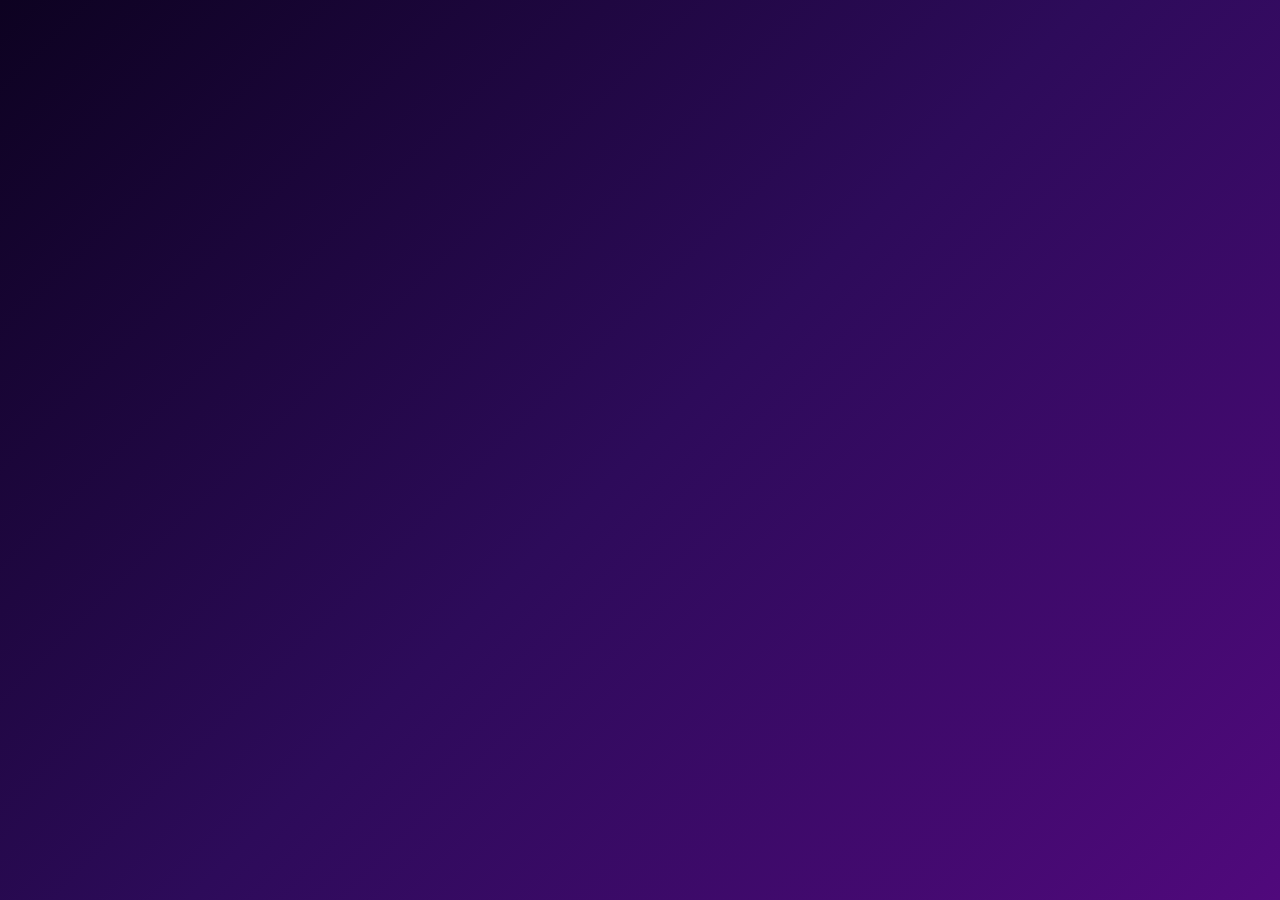
==== background.html @ d6a5e43d "Update background.html" ====
<!DOCTYPE html>
<html>
<head>
  <meta charset="UTF-8">
  <title>BACKGROUND | CYBERPUNK 2037</title>
  <link rel="stylesheet" href="style.css">
  <link href="https://fonts.googleapis.com/css2?family=Rajdhani:wght@400;500;600;700&display=swap" rel="stylesheet">
</head>
<body>

<audio id="bgm" loop preload="auto">
  <source src="music2.mp3" type="audio/mpeg">


<div class="container">
  <h1 class="glitch" data-text="BACKGROUND">BACKGROUND</h1>
  <h2 class="subglitch">世界观</h2>
  <a href="index.html" class="btn">BACK TO HOME</a>
</div>

<script>
document.addEventListener("click", function() {
  let audio = document.getElementById("bgm");
  if (audio.paused) {
    audio.play();
  }
});
</script>
</body>
</html>
---- style.css ----
* {
  margin: 0;
  padding: 0;
  box-sizing: border-box;
  font-family: 'Rajdhani', sans-serif;
}

body {
  background: linear-gradient(135deg, #0d0221, #2d0b5a, #50097c);
  min-height: 100vh;
  display: flex;
  align-items: center;
  justify-content: center;
  color: #fff;
  overflow-x: hidden;
}

.container {
  text-align: center;
  padding: 2rem;
  max-width: 900px;
  width: 100%;
}

.glitch {
  font-size: 5rem;
  font-weight: bold;
  text-transform: uppercase;
  position: relative;
  color: #fff;
  letter-spacing: 10px;
  margin-bottom: 20px;
}

.glitch::before,
.glitch::after {
  content: attr(data-text);
  position: absolute;
  top: 0;
  left: 0;
  width: 100%;
  height: 100%;
}

.glitch::before {
  left: 2px;
  text-shadow: -2px 0 #ff00ff;
  animation: glitch-1 2s infinite linear alternate-reverse;
}

.glitch::after {
  left: -2px;
  text-shadow: -2px 0 #00ffff;
  animation: glitch-2 3s infinite linear alternate-reverse;
}

@keyframes glitch-1 {
  0% { clip: rect(42px, 9999px, 44px, 0); }
  20% { clip: rect(12px, 9999px, 59px, 0); }
  100% { clip: rect(45px, 9999px, 98px, 0); }
}

@keyframes glitch-2 {
  0% { clip: rect(65px, 9999px, 100px, 0); }
  20% { clip: rect(52px, 9999px, 74px, 0); }
  100% { clip: rect(89px, 9999px, 85px, 0); }
}

.subglitch {
  font-size: 1.5rem;
  color: #f7ba00;
  text-shadow: 0 0 5px #f7ba00, 0 0 20px #f7ba00;
  margin-bottom: 40px;
}

.nav {
  display: flex;
  flex-wrap: wrap;
  gap: 15px;
  justify-content: center;
  margin-top: 30px;
}

.btn {
  padding: 12px 30px;
  border: 2px solid #00ffff;
  background: transparent;
  color: #00ffff;
  font-size: 1rem;
  text-transform: uppercase;
  text-decoration: none;
  letter-spacing: 2px;
  transition: 0.3s;
  box-shadow: 0 0 10px #00ffff;
}

.btn:hover {
  background: #00ffff;
  color: #000;
  box-shadow: 0 0 20px #00ffff, 0 0 40px #00ffff;
}

.footer {
  margin-top: 60px;
  color: #888;
  font-size: 0.8rem;
}

@media (max-width: 768px) {
  .glitch {
    font-size: 2.5rem;
    letter-spacing: 5px;
  }
  .btn {
    padding: 10px 20px;
    font-size: 0.9rem;
  }
}
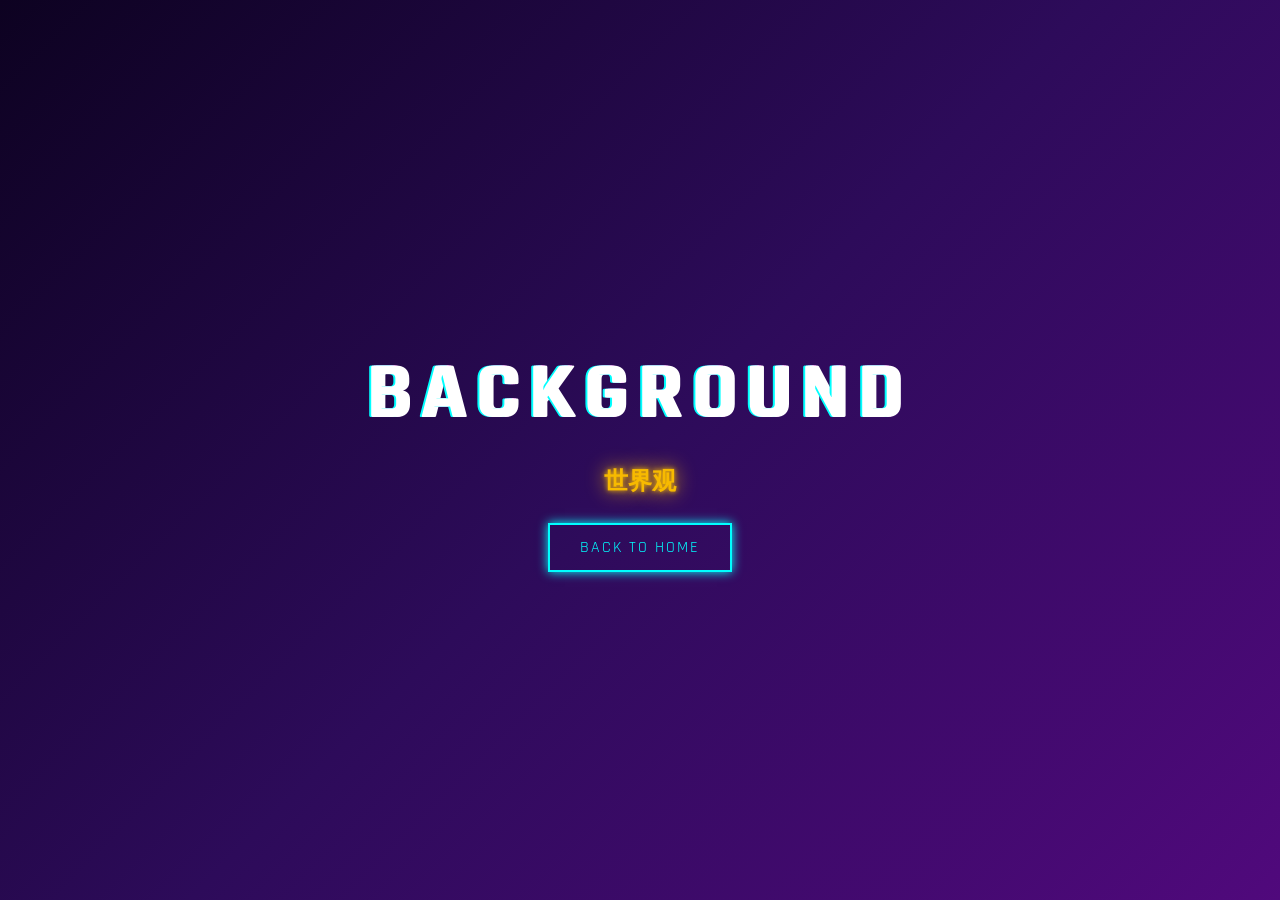
==== commit 637ab55d: "Update background.html" ====
--- a/background.html
+++ b/background.html
@@ -1,7 +1,8 @@
 <!DOCTYPE html>
-<html>
+<html lang="zh-CN">
 <head>
   <meta charset="UTF-8">
+  <meta name="viewport" content="width=device-width, initial-scale=1.0">
   <title>BACKGROUND | CYBERPUNK 2037</title>
   <link rel="stylesheet" href="style.css">
   <link href="https://fonts.googleapis.com/css2?family=Rajdhani:wght@400;500;600;700&display=swap" rel="stylesheet">
@@ -10,7 +11,7 @@
 
 <audio id="bgm" loop preload="auto">
   <source src="music2.mp3" type="audio/mpeg">
-
+</audio>
 
 <div class="container">
   <h1 class="glitch" data-text="BACKGROUND">BACKGROUND</h1>
@@ -26,5 +27,6 @@
   }
 });
 </script>
+
 </body>
 </html>
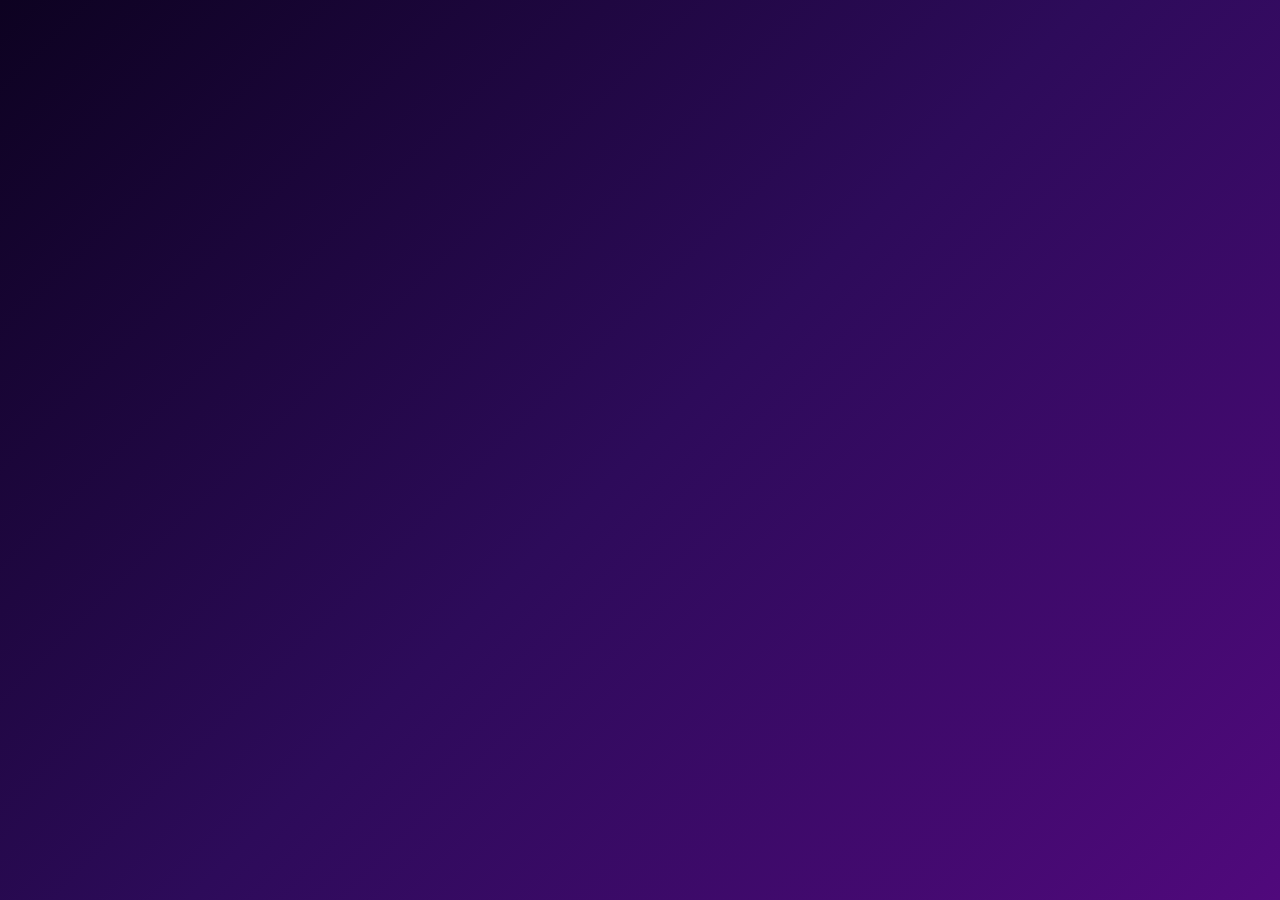
==== commit 5578e396: "Update background.html" ====
--- a/background.html
+++ b/background.html
@@ -8,10 +8,9 @@
   <link href="https://fonts.googleapis.com/css2?family=Rajdhani:wght@400;500;600;700&display=swap" rel="stylesheet">
 </head>
 <body>
-
 <audio id="bgm" loop preload="auto">
   <source src="music2.mp3" type="audio/mpeg">
-</audio>
+
 
 <div class="container">
   <h1 class="glitch" data-text="BACKGROUND">BACKGROUND</h1>
@@ -27,6 +26,5 @@
   }
 });
 </script>
-
 </body>
 </html>
--- a/style.css
+++ b/style.css
@@ -12,23 +12,22 @@
   align-items: center;
   justify-content: center;
   color: #fff;
-  overflow-x: hidden;
 }
 
 .container {
   text-align: center;
   padding: 2rem;
+  width: 100%;
   max-width: 900px;
-  width: 100%;
 }
 
 .glitch {
-  font-size: 5rem;
+  font-size: 4rem;
   font-weight: bold;
   text-transform: uppercase;
   position: relative;
   color: #fff;
-  letter-spacing: 10px;
+  letter-spacing: 8px;
   margin-bottom: 20px;
 }
 
@@ -45,74 +44,31 @@
 .glitch::before {
   left: 2px;
   text-shadow: -2px 0 #ff00ff;
-  animation: glitch-1 2s infinite linear alternate-reverse;
 }
 
 .glitch::after {
   left: -2px;
   text-shadow: -2px 0 #00ffff;
-  animation: glitch-2 3s infinite linear alternate-reverse;
-}
-
-@keyframes glitch-1 {
-  0% { clip: rect(42px, 9999px, 44px, 0); }
-  20% { clip: rect(12px, 9999px, 59px, 0); }
-  100% { clip: rect(45px, 9999px, 98px, 0); }
-}
-
-@keyframes glitch-2 {
-  0% { clip: rect(65px, 9999px, 100px, 0); }
-  20% { clip: rect(52px, 9999px, 74px, 0); }
-  100% { clip: rect(89px, 9999px, 85px, 0); }
 }
 
 .subglitch {
-  font-size: 1.5rem;
+  font-size: 1.4rem;
   color: #f7ba00;
-  text-shadow: 0 0 5px #f7ba00, 0 0 20px #f7ba00;
   margin-bottom: 40px;
 }
 
-.nav {
-  display: flex;
-  flex-wrap: wrap;
-  gap: 15px;
-  justify-content: center;
-  margin-top: 30px;
-}
-
 .btn {
+  display: inline-block;
   padding: 12px 30px;
   border: 2px solid #00ffff;
   background: transparent;
   color: #00ffff;
   font-size: 1rem;
-  text-transform: uppercase;
   text-decoration: none;
-  letter-spacing: 2px;
   transition: 0.3s;
-  box-shadow: 0 0 10px #00ffff;
 }
 
 .btn:hover {
   background: #00ffff;
   color: #000;
-  box-shadow: 0 0 20px #00ffff, 0 0 40px #00ffff;
 }
-
-.footer {
-  margin-top: 60px;
-  color: #888;
-  font-size: 0.8rem;
-}
-
-@media (max-width: 768px) {
-  .glitch {
-    font-size: 2.5rem;
-    letter-spacing: 5px;
-  }
-  .btn {
-    padding: 10px 20px;
-    font-size: 0.9rem;
-  }
-}
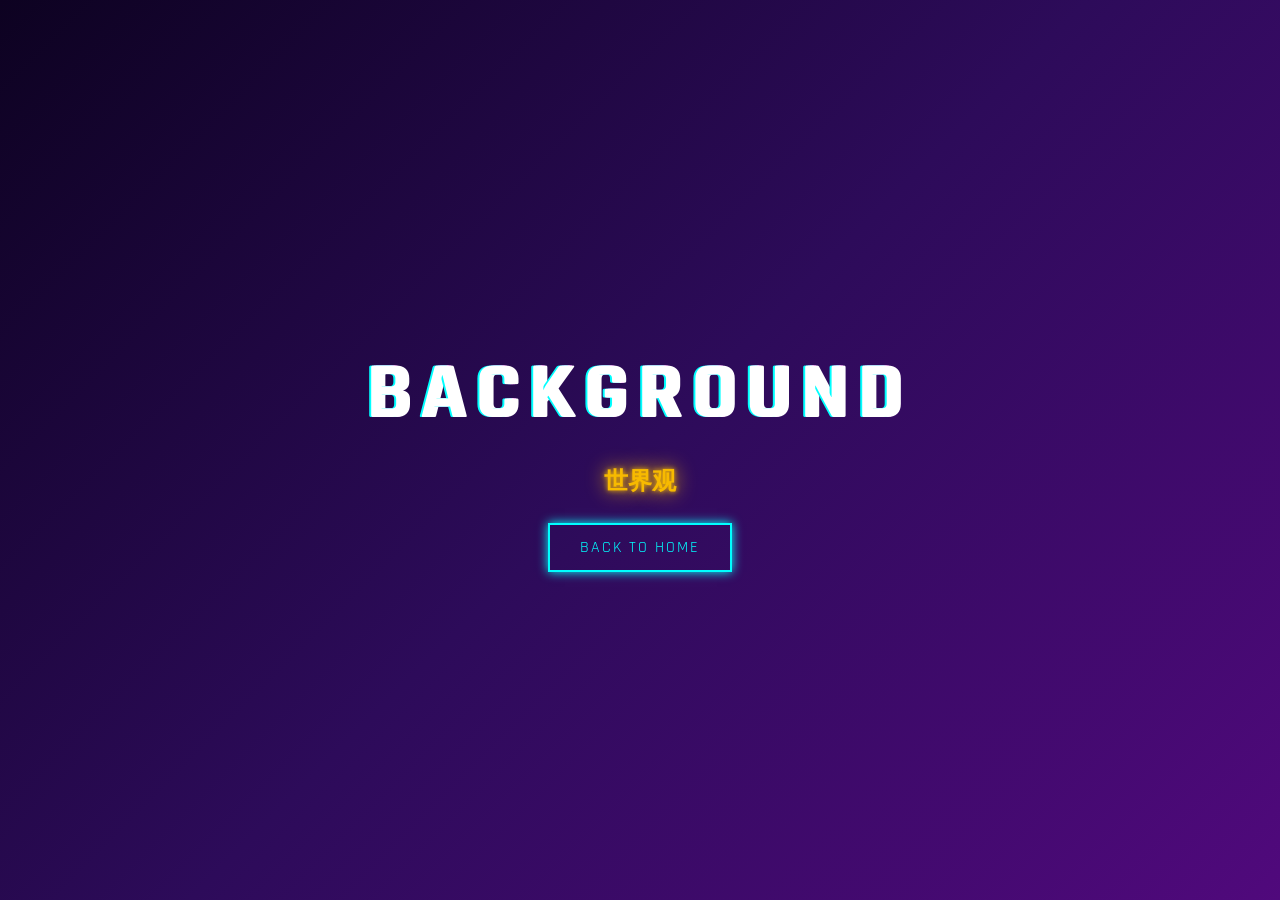
==== commit e9bfd5d6: "Update background.html" ====
--- a/background.html
+++ b/background.html
@@ -3,14 +3,15 @@
 <head>
   <meta charset="UTF-8">
   <meta name="viewport" content="width=device-width, initial-scale=1.0">
-  <title>BACKGROUND | CYBERPUNK 2037</title>
+  <title>BACKGROUND</title>
   <link rel="stylesheet" href="style.css">
   <link href="https://fonts.googleapis.com/css2?family=Rajdhani:wght@400;500;600;700&display=swap" rel="stylesheet">
 </head>
 <body>
+
 <audio id="bgm" loop preload="auto">
   <source src="music2.mp3" type="audio/mpeg">
-
+</audio>
 
 <div class="container">
   <h1 class="glitch" data-text="BACKGROUND">BACKGROUND</h1>
@@ -26,5 +27,6 @@
   }
 });
 </script>
+
 </body>
 </html>
--- a/style.css
+++ b/style.css
@@ -12,22 +12,23 @@
   align-items: center;
   justify-content: center;
   color: #fff;
+  overflow-x: hidden;
 }
 
 .container {
   text-align: center;
   padding: 2rem;
+  max-width: 900px;
   width: 100%;
-  max-width: 900px;
 }
 
 .glitch {
-  font-size: 4rem;
+  font-size: 5rem;
   font-weight: bold;
   text-transform: uppercase;
   position: relative;
   color: #fff;
-  letter-spacing: 8px;
+  letter-spacing: 10px;
   margin-bottom: 20px;
 }
 
@@ -44,31 +45,66 @@
 .glitch::before {
   left: 2px;
   text-shadow: -2px 0 #ff00ff;
+  animation: glitch-1 2s infinite linear alternate-reverse;
 }
 
 .glitch::after {
   left: -2px;
   text-shadow: -2px 0 #00ffff;
+  animation: glitch-2 3s infinite linear alternate-reverse;
+}
+
+@keyframes glitch-1 {
+  0% { clip: rect(42px, 9999px, 44px, 0); }
+  20% { clip: rect(12px, 9999px, 59px, 0); }
+  100% { clip: rect(45px, 9999px, 98px, 0); }
+}
+
+@keyframes glitch-2 {
+  0% { clip: rect(65px, 9999px, 100px, 0); }
+  20% { clip: rect(52px, 9999px, 74px, 0); }
+  100% { clip: rect(89px, 9999px, 85px, 0); }
 }
 
 .subglitch {
-  font-size: 1.4rem;
+  font-size: 1.5rem;
   color: #f7ba00;
+  text-shadow: 0 0 5px #f7ba00, 0 0 20px #f7ba00;
   margin-bottom: 40px;
 }
 
 .btn {
-  display: inline-block;
   padding: 12px 30px;
   border: 2px solid #00ffff;
   background: transparent;
   color: #00ffff;
   font-size: 1rem;
+  text-transform: uppercase;
   text-decoration: none;
+  letter-spacing: 2px;
   transition: 0.3s;
+  box-shadow: 0 0 10px #00ffff;
 }
 
 .btn:hover {
   background: #00ffff;
   color: #000;
+  box-shadow: 0 0 20px #00ffff, 0 0 40px #00ffff;
 }
+
+.footer {
+  margin-top: 60px;
+  color: #888;
+  font-size: 0.8rem;
+}
+
+@media (max-width: 768px) {
+  .glitch {
+    font-size: 2.5rem;
+    letter-spacing: 5px;
+  }
+  .btn {
+    padding: 10px 20px;
+    font-size: 0.9rem;
+  }
+}
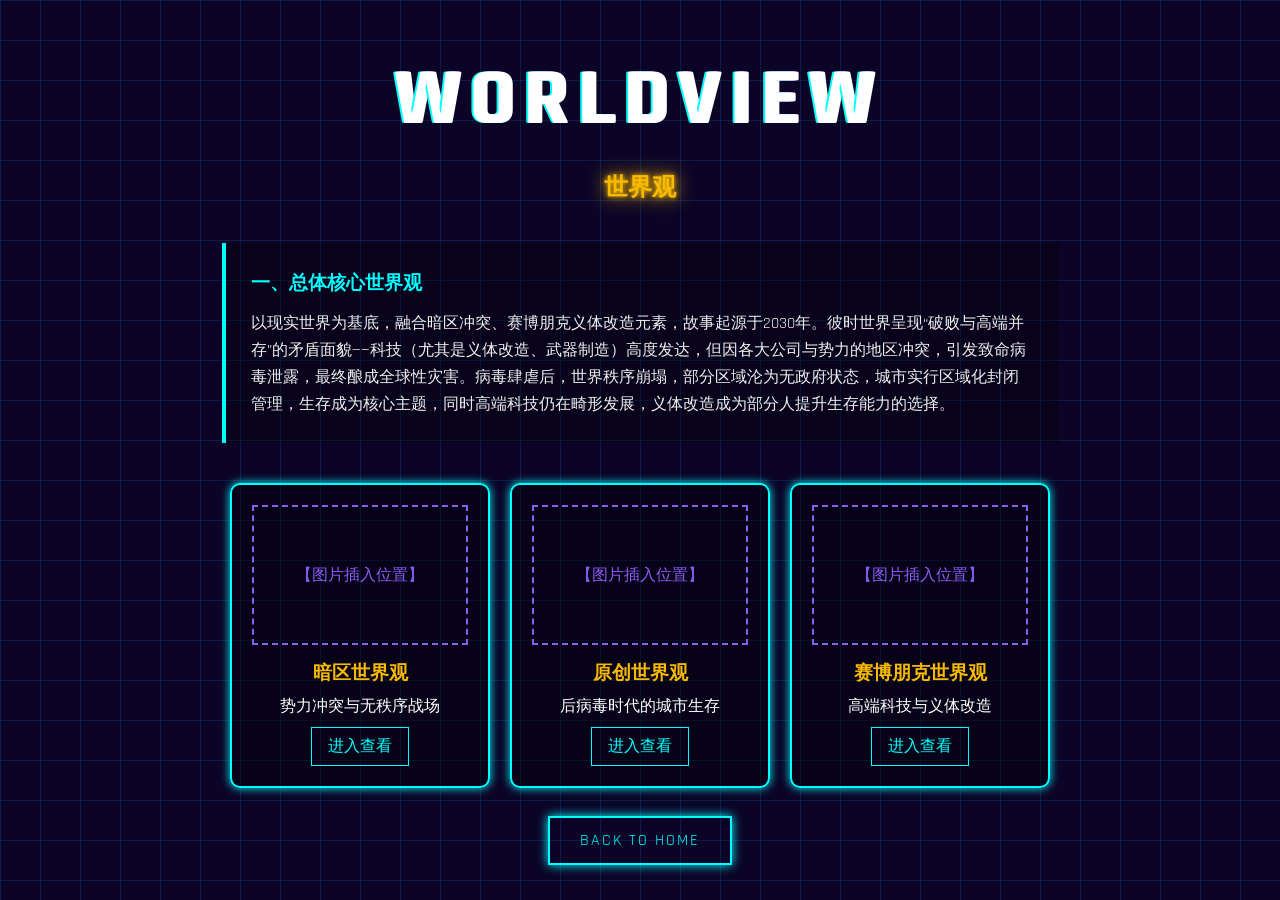
==== commit 0279ae91: "Update background.html" ====
--- a/background.html
+++ b/background.html
@@ -3,30 +3,119 @@
 <head>
   <meta charset="UTF-8">
   <meta name="viewport" content="width=device-width, initial-scale=1.0">
-  <title>BACKGROUND</title>
+  <title>BACKGROUND | CYBERPUNK 2037</title>
   <link rel="stylesheet" href="style.css">
   <link href="https://fonts.googleapis.com/css2?family=Rajdhani:wght@400;500;600;700&display=swap" rel="stylesheet">
+  <style>
+    .world-card-box {
+      max-width: 900px;
+      margin: 0 auto;
+      display: flex;
+      flex-wrap: wrap;
+      gap: 20px;
+      justify-content: center;
+      margin-top: 40px;
+    }
+    .world-card {
+      width: 260px;
+      background: rgba(0,0,0,0.4);
+      border: 2px solid #00ffff;
+      padding: 20px;
+      border-radius: 10px;
+      text-align: center;
+      box-shadow: 0 0 10px #00ffff;
+      transition: 0.3s;
+    }
+    .world-card:hover {
+      transform: translateY(-5px);
+      box-shadow: 0 0 25px #00ffff;
+    }
+    .world-img {
+      width: 100%;
+      height: 140px;
+      border: 2px dashed #8b5cf6;
+      display: flex;
+      align-items: center;
+      justify-content: center;
+      color: #8b5cf6;
+      margin-bottom: 15px;
+    }
+    .world-card h3 {
+      color: #f7ba00;
+      margin-bottom: 10px;
+    }
+    .world-card a {
+      display: inline-block;
+      margin-top: 10px;
+      padding: 8px 16px;
+      border: 1px solid #00ffff;
+      color: #00ffff;
+      text-decoration: none;
+      transition: 0.3s;
+    }
+    .world-card a:hover {
+      background: #00ffff;
+      color: #000;
+    }
+    .core-text {
+      max-width: 850px;
+      margin: 0 auto;
+      text-align: left;
+      line-height: 1.7;
+      color: #eee;
+      background: rgba(0,0,0,0.3);
+      padding: 25px;
+      border-left: 4px solid #00ffff;
+      margin-bottom: 30px;
+    }
+  </style>
 </head>
 <body>
-
 <audio id="bgm" loop preload="auto">
   <source src="music2.mp3" type="audio/mpeg">
 </audio>
 
 <div class="container">
-  <h1 class="glitch" data-text="BACKGROUND">BACKGROUND</h1>
+  <h1 class="glitch" data-text="WORLDVIEW">WORLDVIEW</h1>
   <h2 class="subglitch">世界观</h2>
+
+  <div class="core-text">
+    <h3 style="color:#00ffff;margin-bottom:10px;">一、总体核心世界观</h3>
+    <p>以现实世界为基底，融合暗区冲突、赛博朋克义体改造元素，故事起源于2030年。彼时世界呈现“破败与高端并存”的矛盾面貌——科技（尤其是义体改造、武器制造）高度发达，但因各大公司与势力的地区冲突，引发致命病毒泄露，最终酿成全球性灾害。病毒肆虐后，世界秩序崩塌，部分区域沦为无政府状态，城市实行区域化封闭管理，生存成为核心主题，同时高端科技仍在畸形发展，义体改造成为部分人提升生存能力的选择。</p>
+  </div>
+
+  <div class="world-card-box">
+    <div class="world-card">
+      <div class="world-img">【图片插入位置】</div>
+      <h3>暗区世界观</h3>
+      <p>势力冲突与无秩序战场</p>
+      <a href="world-dark.html">进入查看</a>
+    </div>
+
+    <div class="world-card">
+      <div class="world-img">【图片插入位置】</div>
+      <h3>原创世界观</h3>
+      <p>后病毒时代的城市生存</p>
+      <a href="world-original.html">进入查看</a>
+    </div>
+
+    <div class="world-card">
+      <div class="world-img">【图片插入位置】</div>
+      <h3>赛博朋克世界观</h3>
+      <p>高端科技与义体改造</p>
+      <a href="world-cyber.html">进入查看</a>
+    </div>
+  </div>
+
+  <br><br>
   <a href="index.html" class="btn">BACK TO HOME</a>
 </div>
 
 <script>
-document.addEventListener("click", function() {
-  let audio = document.getElementById("bgm");
-  if (audio.paused) {
-    audio.play();
-  }
+document.addEventListener("click", function(){
+  let a = document.getElementById("bgm");
+  if(a.paused) a.play();
 });
 </script>
-
 </body>
 </html>
--- a/style.css
+++ b/style.css
@@ -6,13 +6,19 @@
 }
 
 body {
-  background: linear-gradient(135deg, #0d0221, #2d0b5a, #50097c);
+  background: #0b0427;
   min-height: 100vh;
   display: flex;
   align-items: center;
   justify-content: center;
   color: #fff;
   overflow-x: hidden;
+  /* 静态网格背景 */
+  background-image: 
+    linear-gradient(rgba(0, 180, 255, 0.15) 1px, transparent 1px),
+    linear-gradient(90deg, rgba(0, 180, 255, 0.15) 1px, transparent 1px);
+  background-size: 40px 40px;
+  background-attachment: fixed;
 }
 
 .container {
@@ -20,6 +26,8 @@
   padding: 2rem;
   max-width: 900px;
   width: 100%;
+  position: relative;
+  z-index: 10;
 }
 
 .glitch {
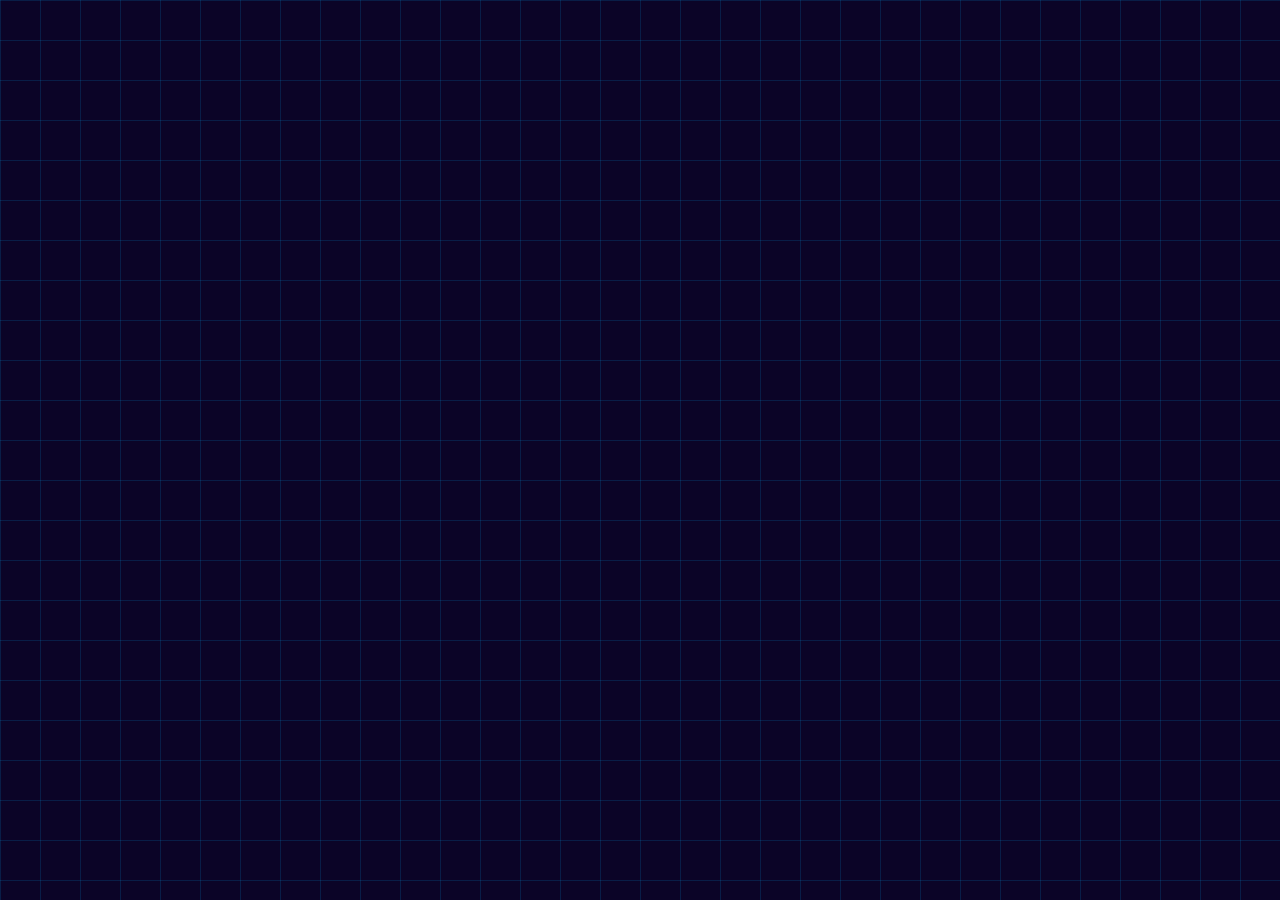
==== commit 28cd7b61: "Update background.html" ====
--- a/background.html
+++ b/background.html
@@ -33,12 +33,8 @@
     .world-img {
       width: 100%;
       height: 140px;
-      border: 2px dashed #8b5cf6;
-      display: flex;
-      align-items: center;
-      justify-content: center;
-      color: #8b5cf6;
-      margin-bottom: 15px;
+      object-fit: cover;
+      border-radius: 6px;
     }
     .world-card h3 {
       color: #f7ba00;
@@ -73,7 +69,7 @@
 <body>
 <audio id="bgm" loop preload="auto">
   <source src="music2.mp3" type="audio/mpeg">
-</audio>
+
 
 <div class="container">
   <h1 class="glitch" data-text="WORLDVIEW">WORLDVIEW</h1>
@@ -86,21 +82,21 @@
 
   <div class="world-card-box">
     <div class="world-card">
-      <div class="world-img">【图片插入位置】</div>
+      <img src="anqu.png" class="world-img" alt="暗区世界观">
       <h3>暗区世界观</h3>
       <p>势力冲突与无秩序战场</p>
       <a href="world-dark.html">进入查看</a>
     </div>
 
     <div class="world-card">
-      <div class="world-img">【图片插入位置】</div>
+      <img src="yuanchuang.png" class="world-img" alt="原创世界观">
       <h3>原创世界观</h3>
       <p>后病毒时代的城市生存</p>
       <a href="world-original.html">进入查看</a>
     </div>
 
     <div class="world-card">
-      <div class="world-img">【图片插入位置】</div>
+      <img src="saibo.png" class="world-img" alt="赛博朋克世界观">
       <h3>赛博朋克世界观</h3>
       <p>高端科技与义体改造</p>
       <a href="world-cyber.html">进入查看</a>
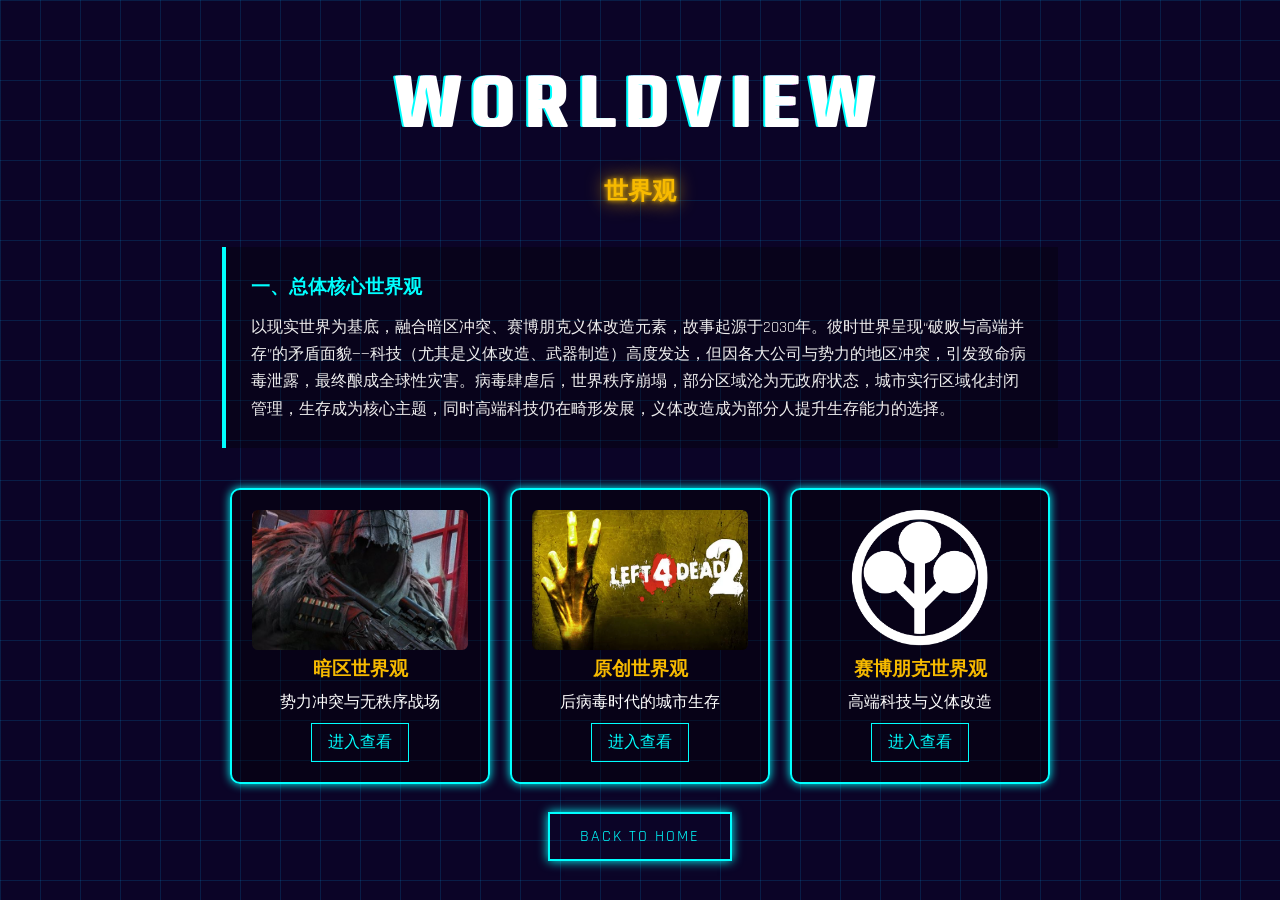
==== commit ac694d53: "Update background.html" ====
--- a/background.html
+++ b/background.html
@@ -5,7 +5,7 @@
   <meta name="viewport" content="width=device-width, initial-scale=1.0">
   <title>BACKGROUND | CYBERPUNK 2037</title>
   <link rel="stylesheet" href="style.css">
-  <link href="https://fonts.googleapis.com/css2?family=Rajdhani:wght@400;500;600;700&display=swap" rel="stylesheet">
+  <link href="https://fonts.googleapis.com/css2?family=Rajdhani:wght@400&family=Rajdhani:wght@500&family=Rajdhani:wght@600&family=Rajdhani:wght@700&display=swap" rel="stylesheet">
   <style>
     .world-card-box {
       max-width: 900px;
@@ -67,9 +67,10 @@
   </style>
 </head>
 <body>
+
 <audio id="bgm" loop preload="auto">
   <source src="music2.mp3" type="audio/mpeg">
-
+</audio>
 
 <div class="container">
   <h1 class="glitch" data-text="WORLDVIEW">WORLDVIEW</h1>
